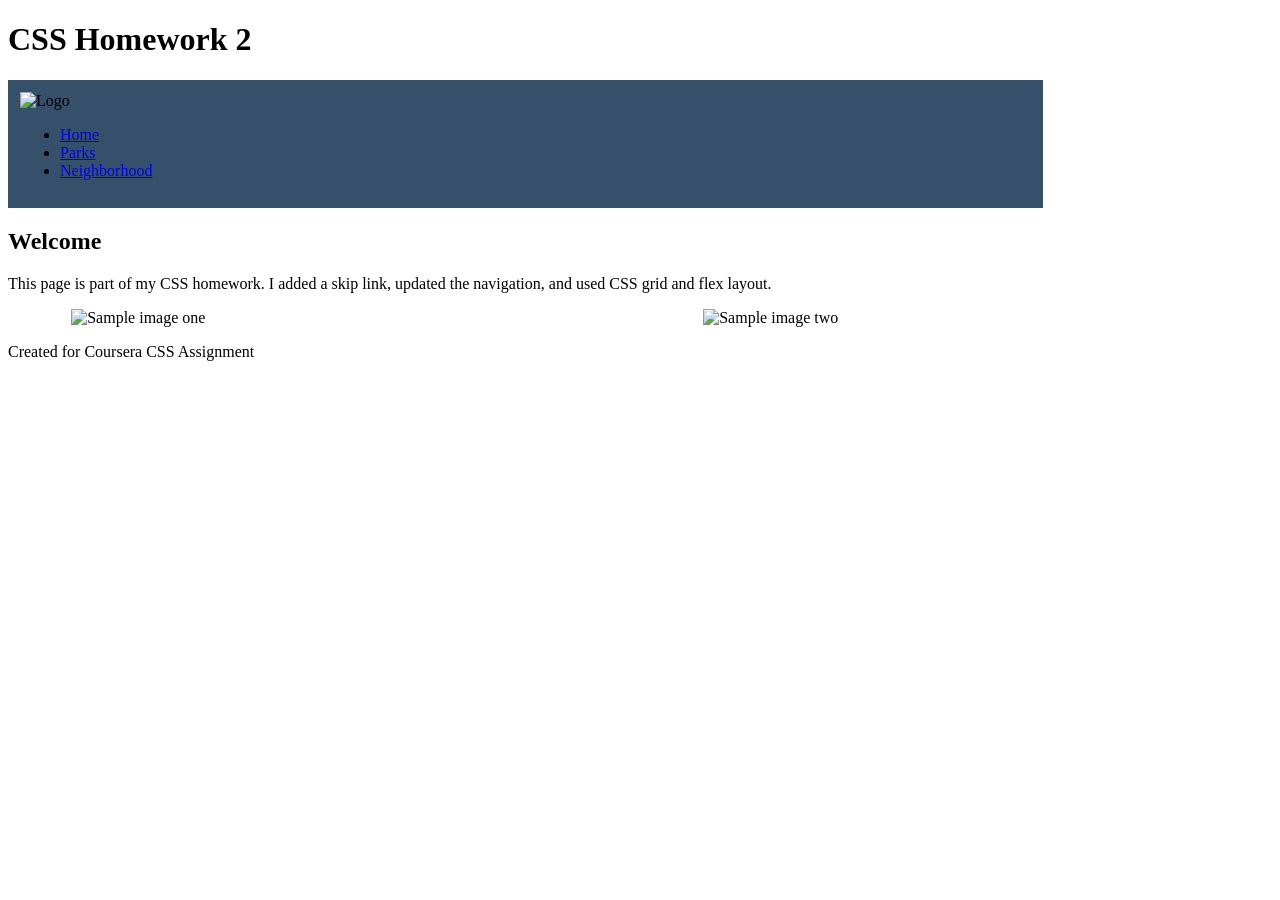
==== index.html @ be364e35 "Initial commit: HTML/CSS course" ====
<!DOCTYPE html>
<html lang="en">

<head>
    <meta charset="UTF-8">
    <title>CSS Homework 2</title>
    <link rel="stylesheet" href="style.css">
</head>

<body>

    <a href="#main" class="skip">Skip to Main Content</a>

    <header>
        <h1>CSS Homework 2</h1>
    </header>

    <nav>
        <img src="images/logo.png" alt="Logo">
        <ul>
            <li><a href="index.html">Home</a></li>
            <li><a href="parks.html">Parks</a></li>
            <li><a href="neighborhood.html">Neighborhood</a></li>
        </ul>
    </nav>

    <main id="main">
        <h2>Welcome</h2>

        <p>
            This page is part of my CSS homework. I added a skip link,
            updated the navigation, and used CSS grid and flex layout.
        </p>

        <div class="grid">
            <img src="images/image1.jpg" alt="Sample image one">
            <img src="images/image2.jpg" alt="Sample image two">
        </div>
    </main>

    <footer>
        <p>Created for Coursera CSS Assignment</p>
    </footer>

</body>

</html>
---- style.css ----
.skip {
    position: absolute;
    left: -999px;
    top: 10px;
    background-color: #ffffff;
    color: #000000;
    padding: 10px;
    text-decoration: none;
    border: 2px solid #000000;
}

.skip:focus {
    left: 10px;
}

li {
    /* display: inline-block;
    width: 180px; */
}

nav {
    display: inline-block;
    width: 80%;
    background-color: #364f6b;
    padding: 12px;
}

nav img {
    width: 10%;
}

.grid {
    display: grid;
    grid-template-columns: 40% 40%;
    justify-content: space-around;
    align-items: start;
    row-gap: 20px;
}

.grid img {
    width: 100%;
}

.flex {
    display: flex;
    flex-wrap: wrap;
    justify-content: space-around;
}
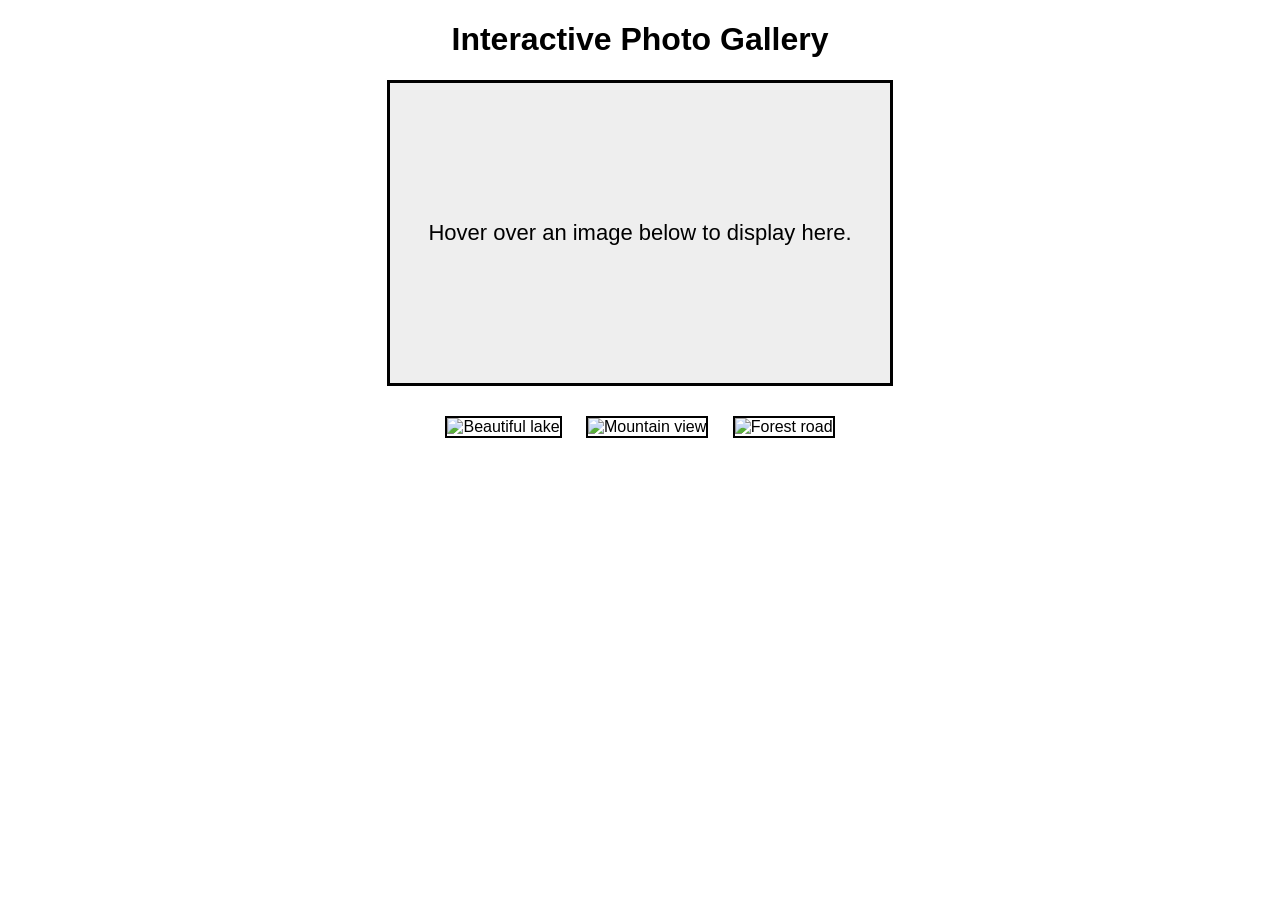
==== commit 393c2b76: "Move files to root and rename idex.html to index.html" ====
--- a/index.html
+++ b/index.html
@@ -1,47 +1,36 @@
 <!DOCTYPE html>
 <html lang="en">
-
 <head>
     <meta charset="UTF-8">
-    <title>CSS Homework 2</title>
+    <title>Interactive Photo Gallery</title>
     <link rel="stylesheet" href="style.css">
 </head>
-
 <body>
 
-    <a href="#main" class="skip">Skip to Main Content</a>
+    <h1>Interactive Photo Gallery</h1>
 
-    <header>
-        <h1>CSS Homework 2</h1>
-    </header>
+    <div id="image">
+        Hover over an image below to display here.
+    </div>
 
-    <nav>
-        <img src="images/logo.png" alt="Logo">
-        <ul>
-            <li><a href="index.html">Home</a></li>
-            <li><a href="parks.html">Parks</a></li>
-            <li><a href="neighborhood.html">Neighborhood</a></li>
-        </ul>
-    </nav>
+    <img class="preview"
+         src="https://picsum.photos/id/1015/300/200"
+         alt="Beautiful lake"
+         onmouseover="upDate(this)"
+         onmouseout="unDo()">
 
-    <main id="main">
-        <h2>Welcome</h2>
+    <img class="preview"
+         src="https://picsum.photos/id/1018/300/200"
+         alt="Mountain view"
+         onmouseover="upDate(this)"
+         onmouseout="unDo()">
 
-        <p>
-            This page is part of my CSS homework. I added a skip link,
-            updated the navigation, and used CSS grid and flex layout.
-        </p>
+    <img class="preview"
+         src="https://picsum.photos/id/103/300/200"
+         alt="Forest road"
+         onmouseover="upDate(this)"
+         onmouseout="unDo()">
 
-        <div class="grid">
-            <img src="images/image1.jpg" alt="Sample image one">
-            <img src="images/image2.jpg" alt="Sample image two">
-        </div>
-    </main>
-
-    <footer>
-        <p>Created for Coursera CSS Assignment</p>
-    </footer>
-
+    <script src="script.js"></script>
 </body>
-
 </html>
--- a/style.css
+++ b/style.css
@@ -1,48 +1,25 @@
-.skip {
-    position: absolute;
-    left: -999px;
-    top: 10px;
-    background-color: #ffffff;
-    color: #000000;
-    padding: 10px;
-    text-decoration: none;
-    border: 2px solid #000000;
+body {
+    font-family: Arial, sans-serif;
+    text-align: center;
 }
 
-.skip:focus {
-    left: 10px;
+#image {
+    width: 500px;
+    height: 300px;
+    border: 3px solid black;
+    margin: 20px auto;
+    background-color: #eeeeee;
+    background-size: cover;
+    background-position: center;
+    line-height: 300px;
+    font-size: 22px;
+    color: black;
 }
 
-li {
-    /* display: inline-block;
-    width: 180px; */
-}
-
-nav {
-    display: inline-block;
-    width: 80%;
-    background-color: #364f6b;
-    padding: 12px;
-}
-
-nav img {
-    width: 10%;
-}
-
-.grid {
-    display: grid;
-    grid-template-columns: 40% 40%;
-    justify-content: space-around;
-    align-items: start;
-    row-gap: 20px;
-}
-
-.grid img {
-    width: 100%;
-}
-
-.flex {
-    display: flex;
-    flex-wrap: wrap;
-    justify-content: space-around;
+.preview {
+    width: 150px;
+    height: 100px;
+    margin: 10px;
+    border: 2px solid black;
+    cursor: pointer;
 }
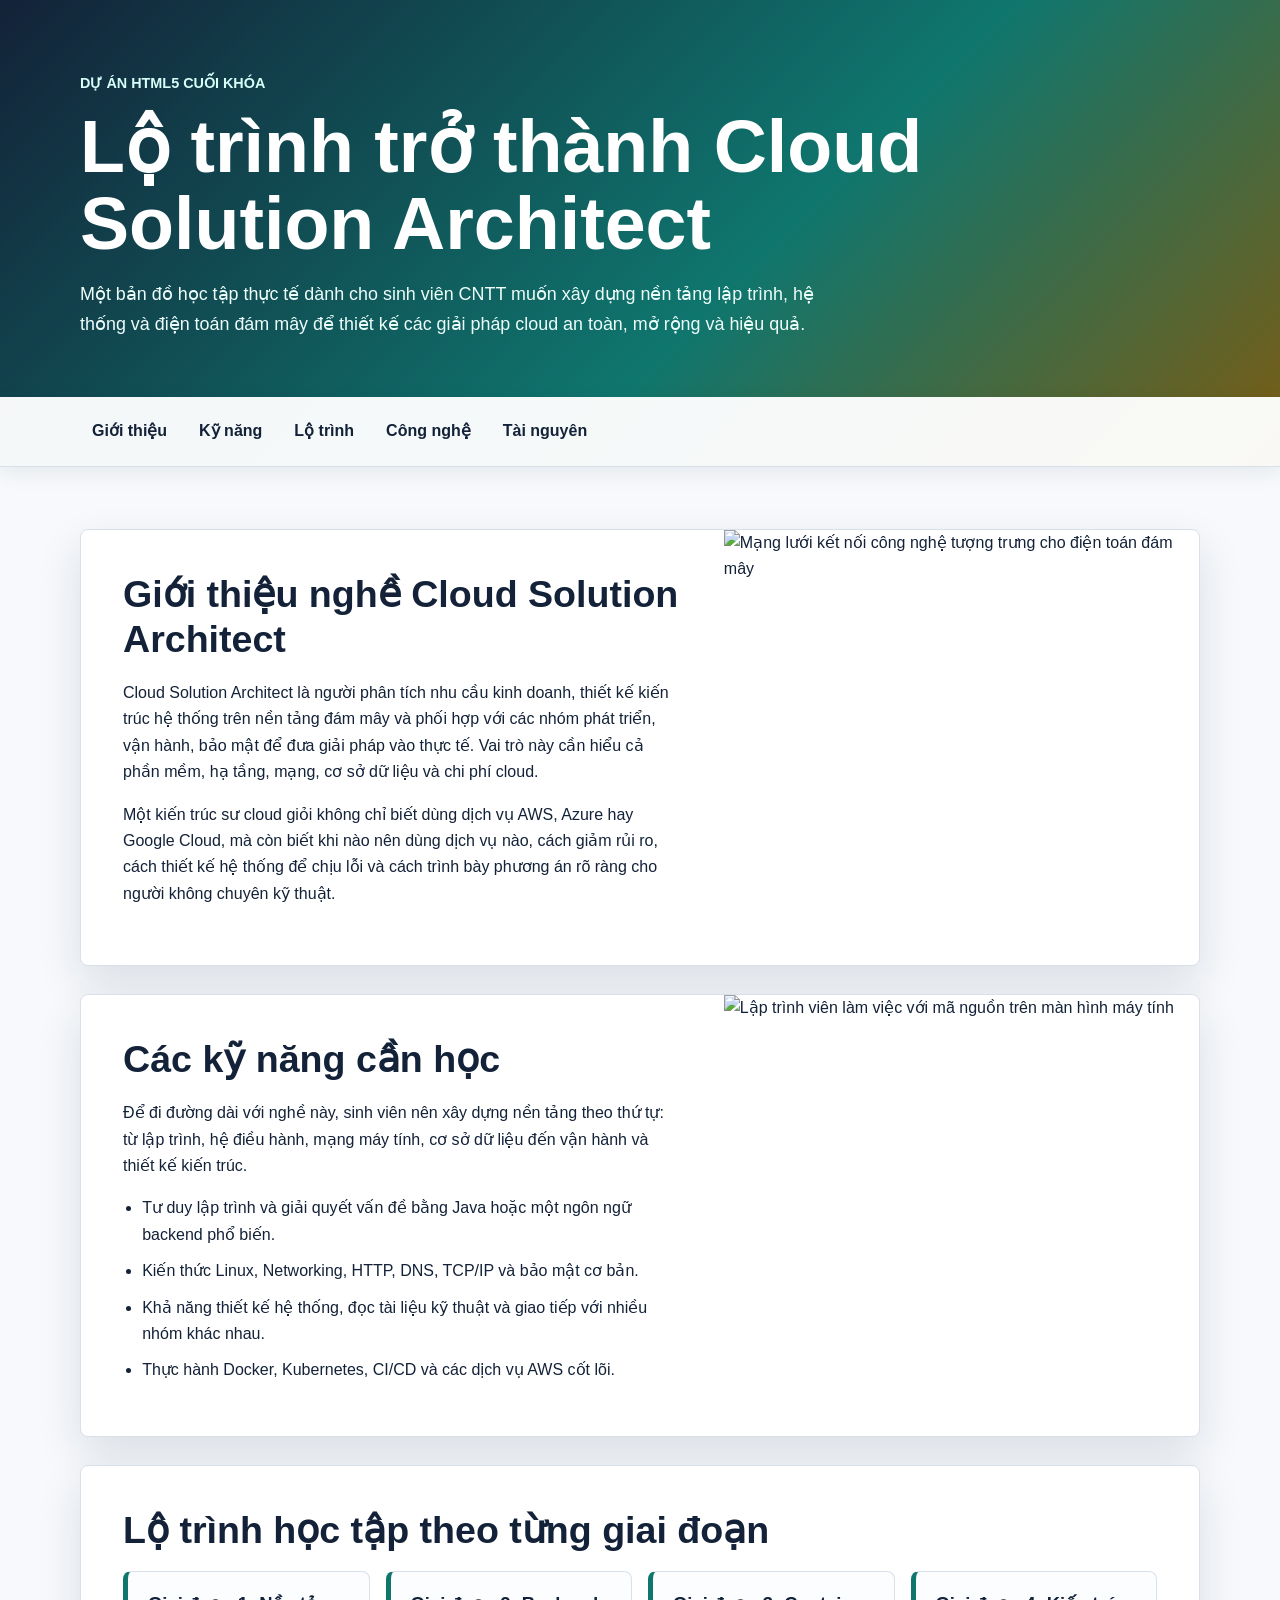
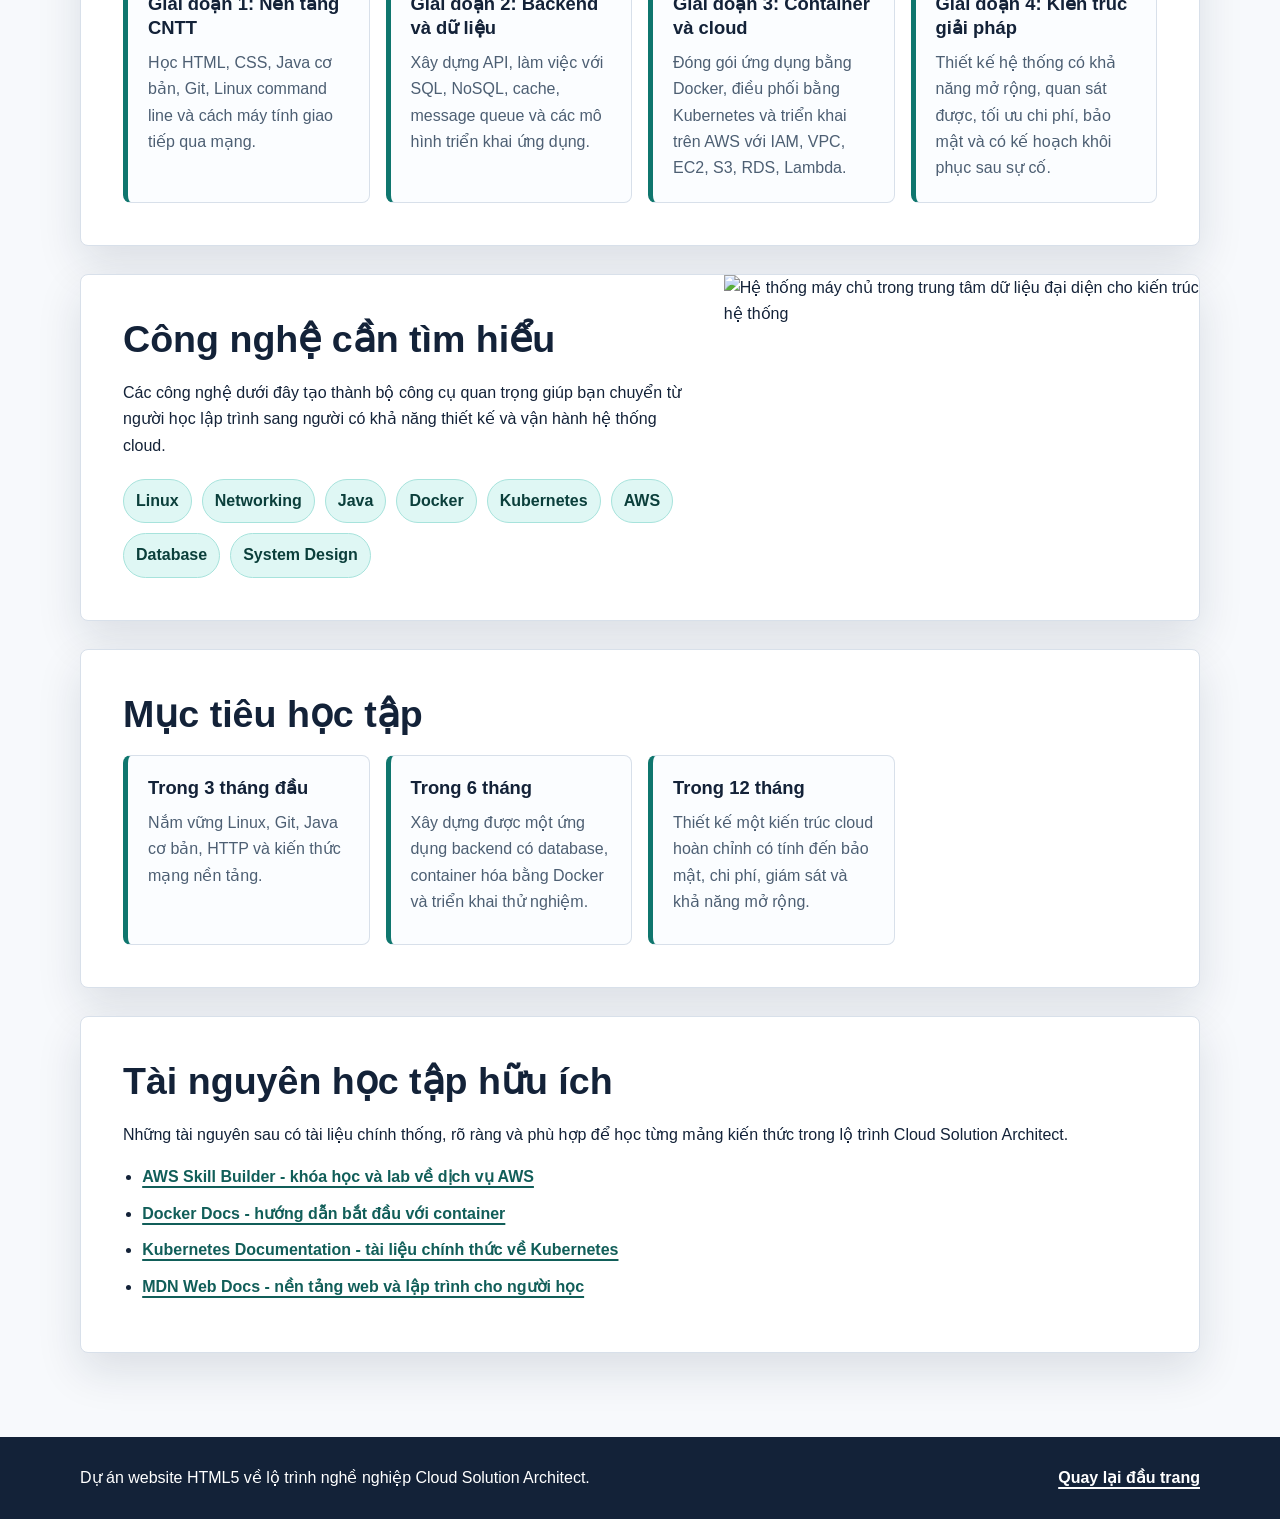
==== commit 849124a0: "Create Cloud Solution Architect website" ====
--- a/index.html
+++ b/index.html
@@ -1,36 +1,191 @@
 <!DOCTYPE html>
-<html lang="en">
+<html lang="vi">
 <head>
     <meta charset="UTF-8">
-    <title>Interactive Photo Gallery</title>
+    <meta name="viewport" content="width=device-width, initial-scale=1.0">
+    <title>Lộ trình trở thành Cloud Solution Architect</title>
     <link rel="stylesheet" href="style.css">
 </head>
-<body>
+<body id="top">
+    <a class="skip-link" href="#main-content">Chuyển đến nội dung chính</a>
 
-    <h1>Interactive Photo Gallery</h1>
+    <header class="site-header">
+        <div class="container header-content">
+            <p class="eyebrow">Dự án HTML5 cuối khóa</p>
+            <h1>Lộ trình trở thành Cloud Solution Architect</h1>
+            <p class="intro">
+                Một bản đồ học tập thực tế dành cho sinh viên CNTT muốn xây dựng nền tảng lập trình,
+                hệ thống và điện toán đám mây để thiết kế các giải pháp cloud an toàn, mở rộng và hiệu quả.
+            </p>
+        </div>
 
-    <div id="image">
-        Hover over an image below to display here.
-    </div>
+        <nav class="site-nav" aria-label="Điều hướng chính">
+            <div class="container nav-list">
+                <a href="#gioi-thieu">Giới thiệu</a>
+                <a href="#ky-nang">Kỹ năng</a>
+                <a href="#lo-trinh">Lộ trình</a>
+                <a href="#cong-nghe">Công nghệ</a>
+                <a href="#tai-nguyen">Tài nguyên</a>
+            </div>
+        </nav>
+    </header>
 
-    <img class="preview"
-         src="https://picsum.photos/id/1015/300/200"
-         alt="Beautiful lake"
-         onmouseover="upDate(this)"
-         onmouseout="unDo()">
+    <main id="main-content" class="container" tabindex="-1">
+        <section id="gioi-thieu" class="section-card">
+            <div class="section-text">
+                <h2>Giới thiệu nghề Cloud Solution Architect</h2>
+                <p>
+                    Cloud Solution Architect là người phân tích nhu cầu kinh doanh, thiết kế kiến trúc hệ thống
+                    trên nền tảng đám mây và phối hợp với các nhóm phát triển, vận hành, bảo mật để đưa giải pháp
+                    vào thực tế. Vai trò này cần hiểu cả phần mềm, hạ tầng, mạng, cơ sở dữ liệu và chi phí cloud.
+                </p>
+                <p>
+                    Một kiến trúc sư cloud giỏi không chỉ biết dùng dịch vụ AWS, Azure hay Google Cloud, mà còn biết
+                    khi nào nên dùng dịch vụ nào, cách giảm rủi ro, cách thiết kế hệ thống để chịu lỗi và cách trình
+                    bày phương án rõ ràng cho người không chuyên kỹ thuật.
+                </p>
+            </div>
+            <img
+                src="https://images.unsplash.com/photo-1451187580459-43490279c0fa?auto=format&amp;fit=crop&amp;w=1200&amp;q=80"
+                alt="Mạng lưới kết nối công nghệ tượng trưng cho điện toán đám mây"
+            >
+        </section>
 
-    <img class="preview"
-         src="https://picsum.photos/id/1018/300/200"
-         alt="Mountain view"
-         onmouseover="upDate(this)"
-         onmouseout="unDo()">
+        <section id="ky-nang" class="section-card">
+            <div class="section-text">
+                <h2>Các kỹ năng cần học</h2>
+                <p>
+                    Để đi đường dài với nghề này, sinh viên nên xây dựng nền tảng theo thứ tự: từ lập trình,
+                    hệ điều hành, mạng máy tính, cơ sở dữ liệu đến vận hành và thiết kế kiến trúc.
+                </p>
+                <ul class="check-list">
+                    <li>Tư duy lập trình và giải quyết vấn đề bằng Java hoặc một ngôn ngữ backend phổ biến.</li>
+                    <li>Kiến thức Linux, Networking, HTTP, DNS, TCP/IP và bảo mật cơ bản.</li>
+                    <li>Khả năng thiết kế hệ thống, đọc tài liệu kỹ thuật và giao tiếp với nhiều nhóm khác nhau.</li>
+                    <li>Thực hành Docker, Kubernetes, CI/CD và các dịch vụ AWS cốt lõi.</li>
+                </ul>
+            </div>
+            <img
+                src="https://images.unsplash.com/photo-1515879218367-8466d910aaa4?auto=format&amp;fit=crop&amp;w=1200&amp;q=80"
+                alt="Lập trình viên làm việc với mã nguồn trên màn hình máy tính"
+            >
+        </section>
 
-    <img class="preview"
-         src="https://picsum.photos/id/103/300/200"
-         alt="Forest road"
-         onmouseover="upDate(this)"
-         onmouseout="unDo()">
+        <section id="lo-trinh" class="learning-path">
+            <h2>Lộ trình học tập theo từng giai đoạn</h2>
+            <div class="card-grid">
+                <article class="mini-card">
+                    <h3>Giai đoạn 1: Nền tảng CNTT</h3>
+                    <p>
+                        Học HTML, CSS, Java cơ bản, Git, Linux command line và cách máy tính giao tiếp qua mạng.
+                    </p>
+                </article>
 
-    <script src="script.js"></script>
+                <article class="mini-card">
+                    <h3>Giai đoạn 2: Backend và dữ liệu</h3>
+                    <p>
+                        Xây dựng API, làm việc với SQL, NoSQL, cache, message queue và các mô hình triển khai ứng dụng.
+                    </p>
+                </article>
+
+                <article class="mini-card">
+                    <h3>Giai đoạn 3: Container và cloud</h3>
+                    <p>
+                        Đóng gói ứng dụng bằng Docker, điều phối bằng Kubernetes và triển khai trên AWS với IAM,
+                        VPC, EC2, S3, RDS, Lambda.
+                    </p>
+                </article>
+
+                <article class="mini-card">
+                    <h3>Giai đoạn 4: Kiến trúc giải pháp</h3>
+                    <p>
+                        Thiết kế hệ thống có khả năng mở rộng, quan sát được, tối ưu chi phí, bảo mật và có kế hoạch
+                        khôi phục sau sự cố.
+                    </p>
+                </article>
+            </div>
+        </section>
+
+        <section id="cong-nghe" class="section-card">
+            <div class="section-text">
+                <h2>Công nghệ cần tìm hiểu</h2>
+                <p>
+                    Các công nghệ dưới đây tạo thành bộ công cụ quan trọng giúp bạn chuyển từ người học lập trình
+                    sang người có khả năng thiết kế và vận hành hệ thống cloud.
+                </p>
+                <div class="tech-tags" aria-label="Danh sách công nghệ">
+                    <span>Linux</span>
+                    <span>Networking</span>
+                    <span>Java</span>
+                    <span>Docker</span>
+                    <span>Kubernetes</span>
+                    <span>AWS</span>
+                    <span>Database</span>
+                    <span>System Design</span>
+                </div>
+            </div>
+            <img
+                src="https://images.unsplash.com/photo-1558494949-ef010cbdcc31?auto=format&amp;fit=crop&amp;w=1200&amp;q=80"
+                alt="Hệ thống máy chủ trong trung tâm dữ liệu đại diện cho kiến trúc hệ thống"
+            >
+        </section>
+
+        <section id="muc-tieu" class="learning-path">
+            <h2>Mục tiêu học tập</h2>
+            <div class="card-grid">
+                <article class="mini-card">
+                    <h3>Trong 3 tháng đầu</h3>
+                    <p>Nắm vững Linux, Git, Java cơ bản, HTTP và kiến thức mạng nền tảng.</p>
+                </article>
+                <article class="mini-card">
+                    <h3>Trong 6 tháng</h3>
+                    <p>Xây dựng được một ứng dụng backend có database, container hóa bằng Docker và triển khai thử nghiệm.</p>
+                </article>
+                <article class="mini-card">
+                    <h3>Trong 12 tháng</h3>
+                    <p>Thiết kế một kiến trúc cloud hoàn chỉnh có tính đến bảo mật, chi phí, giám sát và khả năng mở rộng.</p>
+                </article>
+            </div>
+        </section>
+
+        <section id="tai-nguyen" class="resources section-card">
+            <div class="section-text">
+                <h2>Tài nguyên học tập hữu ích</h2>
+                <p>
+                    Những tài nguyên sau có tài liệu chính thống, rõ ràng và phù hợp để học từng mảng kiến thức
+                    trong lộ trình Cloud Solution Architect.
+                </p>
+                <ul class="resource-list">
+                    <li>
+                        <a href="https://skillbuilder.aws/" target="_blank" rel="noopener noreferrer">
+                            AWS Skill Builder - khóa học và lab về dịch vụ AWS
+                        </a>
+                    </li>
+                    <li>
+                        <a href="https://docs.docker.com/get-started/" target="_blank" rel="noopener noreferrer">
+                            Docker Docs - hướng dẫn bắt đầu với container
+                        </a>
+                    </li>
+                    <li>
+                        <a href="https://kubernetes.io/docs/home/" target="_blank" rel="noopener noreferrer">
+                            Kubernetes Documentation - tài liệu chính thức về Kubernetes
+                        </a>
+                    </li>
+                    <li>
+                        <a href="https://developer.mozilla.org/en-US/docs/Learn" target="_blank" rel="noopener noreferrer">
+                            MDN Web Docs - nền tảng web và lập trình cho người học
+                        </a>
+                    </li>
+                </ul>
+            </div>
+        </section>
+    </main>
+
+    <footer class="site-footer">
+        <div class="container footer-content">
+            <p>Dự án website HTML5 về lộ trình nghề nghiệp Cloud Solution Architect.</p>
+            <a href="#top">Quay lại đầu trang</a>
+        </div>
+    </footer>
 </body>
-</html>+</html>
--- a/style.css
+++ b/style.css
@@ -1,25 +1,332 @@
+:root {
+    --ink: #132238;
+    --muted: #4d5f73;
+    --paper: #f7f9fc;
+    --surface: #ffffff;
+    --line: #d8e0ea;
+    --brand: #0f766e;
+    --brand-dark: #115e59;
+    --accent: #b7791f;
+    --focus: #f59e0b;
+    --shadow: 0 18px 45px rgba(19, 34, 56, 0.12);
+}
+
+* {
+    box-sizing: border-box;
+}
+
+html {
+    scroll-behavior: smooth;
+}
+
 body {
-    font-family: Arial, sans-serif;
-    text-align: center;
-}
-
-#image {
-    width: 500px;
-    height: 300px;
-    border: 3px solid black;
-    margin: 20px auto;
-    background-color: #eeeeee;
-    background-size: cover;
-    background-position: center;
-    line-height: 300px;
-    font-size: 22px;
-    color: black;
-}
-
-.preview {
-    width: 150px;
-    height: 100px;
-    margin: 10px;
-    border: 2px solid black;
-    cursor: pointer;
-}+    margin: 0;
+    color: var(--ink);
+    background: var(--paper);
+    font-family: Arial, Helvetica, sans-serif;
+    font-size: 16px;
+    line-height: 1.65;
+}
+
+img {
+    display: block;
+    width: 100%;
+    height: 100%;
+    object-fit: cover;
+}
+
+a {
+    color: var(--brand-dark);
+    font-weight: 700;
+    text-decoration-thickness: 0.12em;
+    text-underline-offset: 0.22em;
+}
+
+a:hover {
+    color: var(--accent);
+}
+
+a:focus-visible,
+button:focus-visible,
+[tabindex]:focus-visible {
+    outline: 4px solid var(--focus);
+    outline-offset: 4px;
+    border-radius: 4px;
+}
+
+.container {
+    width: min(1120px, calc(100% - 32px));
+    margin: 0 auto;
+}
+
+.skip-link {
+    position: absolute;
+    top: 12px;
+    left: 12px;
+    z-index: 10;
+    padding: 10px 14px;
+    color: #ffffff;
+    background: var(--ink);
+    border-radius: 6px;
+    transform: translateY(-140%);
+    transition: transform 0.2s ease;
+}
+
+.skip-link:focus {
+    transform: translateY(0);
+}
+
+.site-header {
+    color: #ffffff;
+    background: linear-gradient(135deg, #132238 0%, #0f766e 58%, #7c5c12 100%);
+}
+
+.header-content {
+    padding: 72px 0 58px;
+}
+
+.eyebrow {
+    margin: 0 0 12px;
+    color: #d6fff9;
+    font-size: 0.9rem;
+    font-weight: 700;
+    letter-spacing: 0;
+    text-transform: uppercase;
+}
+
+h1,
+h2,
+h3,
+p {
+    margin-top: 0;
+}
+
+h1 {
+    max-width: 850px;
+    margin-bottom: 18px;
+    font-size: clamp(2.2rem, 6vw, 4.6rem);
+    line-height: 1.05;
+}
+
+h2 {
+    margin-bottom: 18px;
+    font-size: clamp(1.55rem, 3vw, 2.35rem);
+    line-height: 1.2;
+}
+
+h3 {
+    margin-bottom: 10px;
+    font-size: 1.15rem;
+    line-height: 1.3;
+}
+
+.intro {
+    max-width: 780px;
+    margin-bottom: 0;
+    color: #edfdfa;
+    font-size: 1.12rem;
+}
+
+.site-nav {
+    position: sticky;
+    top: 0;
+    z-index: 5;
+    background: rgba(255, 255, 255, 0.96);
+    border-bottom: 1px solid var(--line);
+    box-shadow: 0 6px 20px rgba(19, 34, 56, 0.08);
+}
+
+.nav-list {
+    display: flex;
+    flex-wrap: wrap;
+    gap: 8px;
+    align-items: center;
+    padding: 12px 0;
+}
+
+.nav-list a {
+    padding: 9px 12px;
+    color: var(--ink);
+    border-radius: 6px;
+    text-decoration: none;
+}
+
+.nav-list a:hover {
+    color: #ffffff;
+    background: var(--brand-dark);
+}
+
+main {
+    padding: 34px 0 56px;
+}
+
+.section-card,
+.learning-path {
+    margin: 28px 0;
+    background: var(--surface);
+    border: 1px solid var(--line);
+    border-radius: 8px;
+    box-shadow: var(--shadow);
+}
+
+.section-card {
+    display: grid;
+    grid-template-columns: minmax(0, 1.15fr) minmax(280px, 0.85fr);
+    overflow: hidden;
+}
+
+.section-text {
+    padding: clamp(24px, 4vw, 42px);
+}
+
+.section-card img {
+    min-height: 320px;
+}
+
+.check-list,
+.resource-list {
+    padding-left: 1.2rem;
+    margin-bottom: 0;
+}
+
+.check-list li,
+.resource-list li {
+    margin-bottom: 10px;
+}
+
+.learning-path {
+    padding: clamp(24px, 4vw, 42px);
+}
+
+.card-grid {
+    display: grid;
+    grid-template-columns: repeat(4, minmax(0, 1fr));
+    gap: 16px;
+}
+
+.mini-card {
+    min-height: 190px;
+    padding: 20px;
+    background: #fbfdff;
+    border: 1px solid var(--line);
+    border-left: 5px solid var(--brand);
+    border-radius: 8px;
+    transition: transform 0.18s ease, box-shadow 0.18s ease;
+}
+
+.mini-card:hover {
+    transform: translateY(-3px);
+    box-shadow: 0 12px 26px rgba(19, 34, 56, 0.1);
+}
+
+.mini-card p {
+    margin-bottom: 0;
+    color: var(--muted);
+}
+
+.tech-tags {
+    display: flex;
+    flex-wrap: wrap;
+    gap: 10px;
+    margin-top: 20px;
+}
+
+.tech-tags span {
+    padding: 8px 12px;
+    color: #0b3f3b;
+    background: #dff7f4;
+    border: 1px solid #a7e3dc;
+    border-radius: 999px;
+    font-weight: 700;
+}
+
+.resources {
+    grid-template-columns: 1fr;
+}
+
+.resource-list a {
+    overflow-wrap: anywhere;
+}
+
+.site-footer {
+    color: #ffffff;
+    background: var(--ink);
+}
+
+.footer-content {
+    display: flex;
+    flex-wrap: wrap;
+    gap: 16px;
+    align-items: center;
+    justify-content: space-between;
+    padding: 28px 0;
+}
+
+.footer-content p {
+    margin-bottom: 0;
+}
+
+.footer-content a {
+    color: #ffffff;
+}
+
+.footer-content a:hover {
+    color: #fbd38d;
+}
+
+@media (max-width: 900px) {
+    .section-card {
+        grid-template-columns: 1fr;
+    }
+
+    .section-card img {
+        height: 300px;
+        min-height: 0;
+    }
+
+    .card-grid {
+        grid-template-columns: repeat(2, minmax(0, 1fr));
+    }
+}
+
+@media (max-width: 620px) {
+    .container {
+        width: min(100% - 24px, 1120px);
+    }
+
+    .header-content {
+        padding: 50px 0 42px;
+    }
+
+    .nav-list {
+        display: grid;
+        grid-template-columns: 1fr 1fr;
+    }
+
+    .nav-list a {
+        text-align: center;
+        border: 1px solid var(--line);
+    }
+
+    main {
+        padding-top: 20px;
+    }
+
+    .section-card,
+    .learning-path {
+        margin: 18px 0;
+    }
+
+    .card-grid {
+        grid-template-columns: 1fr;
+    }
+
+    .mini-card {
+        min-height: auto;
+    }
+
+    .footer-content {
+        align-items: flex-start;
+        flex-direction: column;
+    }
+}
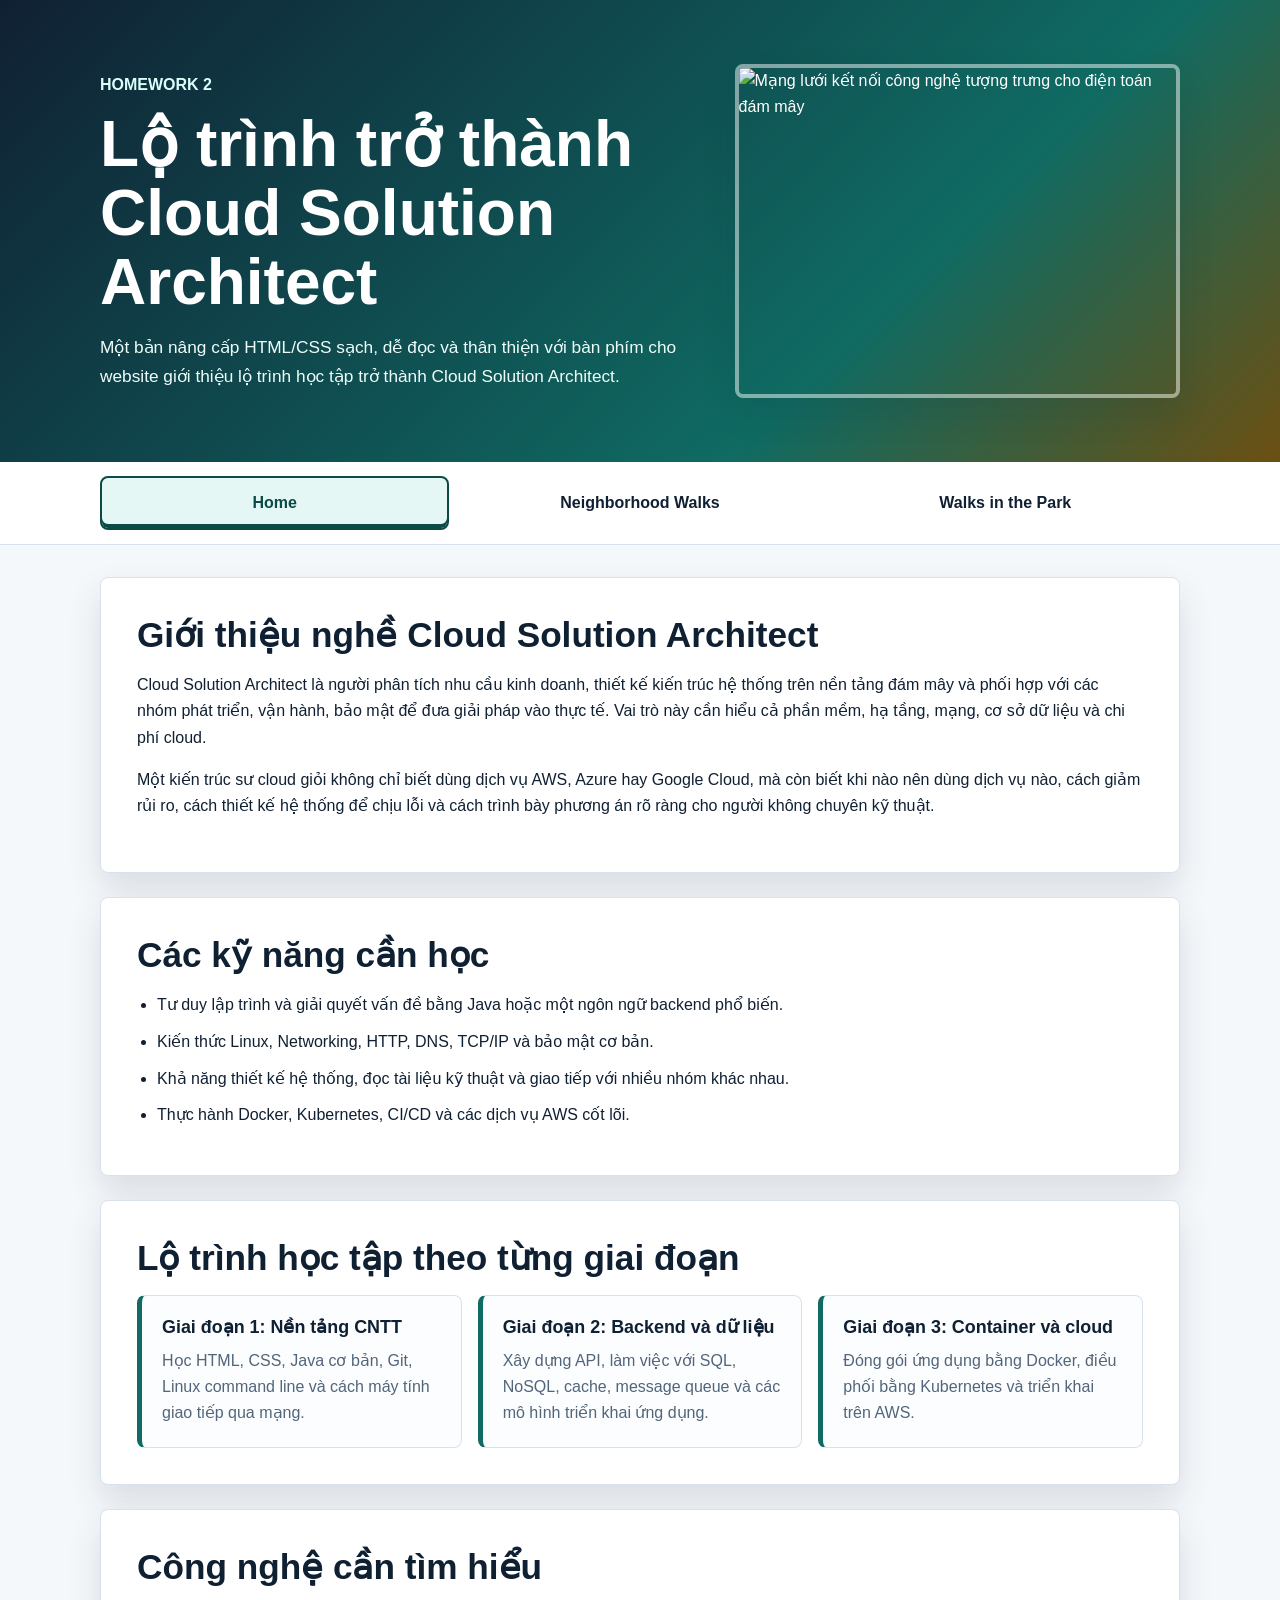
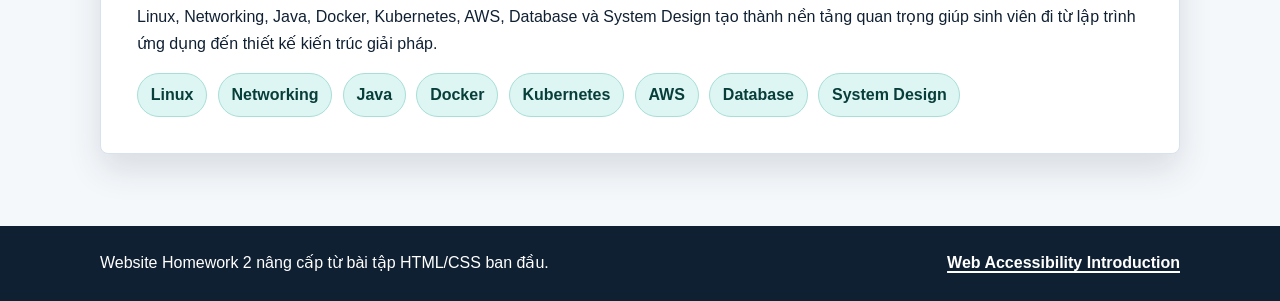
==== commit 322b288b: "Add homework 2 website" ====
--- a/index.html
+++ b/index.html
@@ -4,187 +4,105 @@
     <meta charset="UTF-8">
     <meta name="viewport" content="width=device-width, initial-scale=1.0">
     <title>Lộ trình trở thành Cloud Solution Architect</title>
-    <link rel="stylesheet" href="style.css">
+    <link rel="stylesheet" href="css/style.css">
 </head>
-<body id="top">
-    <a class="skip-link" href="#main-content">Chuyển đến nội dung chính</a>
+<body>
+    <a class="skip-link" href="#main-content">Skip to Main Content</a>
 
     <header class="site-header">
-        <div class="container header-content">
-            <p class="eyebrow">Dự án HTML5 cuối khóa</p>
-            <h1>Lộ trình trở thành Cloud Solution Architect</h1>
-            <p class="intro">
-                Một bản đồ học tập thực tế dành cho sinh viên CNTT muốn xây dựng nền tảng lập trình,
-                hệ thống và điện toán đám mây để thiết kế các giải pháp cloud an toàn, mở rộng và hiệu quả.
-            </p>
+        <div class="container hero-layout">
+            <div>
+                <p class="eyebrow">Homework 2</p>
+                <h1>Lộ trình trở thành Cloud Solution Architect</h1>
+                <p class="intro">
+                    Một bản nâng cấp HTML/CSS sạch, dễ đọc và thân thiện với bàn phím cho website
+                    giới thiệu lộ trình học tập trở thành Cloud Solution Architect.
+                </p>
+            </div>
+            <img
+                class="hero-image"
+                src="https://images.unsplash.com/photo-1451187580459-43490279c0fa?auto=format&amp;fit=crop&amp;w=900&amp;q=80"
+                alt="Mạng lưới kết nối công nghệ tượng trưng cho điện toán đám mây"
+            >
         </div>
 
-        <nav class="site-nav" aria-label="Điều hướng chính">
-            <div class="container nav-list">
-                <a href="#gioi-thieu">Giới thiệu</a>
-                <a href="#ky-nang">Kỹ năng</a>
-                <a href="#lo-trinh">Lộ trình</a>
-                <a href="#cong-nghe">Công nghệ</a>
-                <a href="#tai-nguyen">Tài nguyên</a>
-            </div>
+        <nav aria-label="Main navigation">
+            <ul class="container">
+                <li><a class="current" href="index.html" aria-current="page">Home</a></li>
+                <li><a href="neighborhood.html">Neighborhood Walks</a></li>
+                <li><a href="parks.html">Walks in the Park</a></li>
+            </ul>
         </nav>
     </header>
 
-    <main id="main-content" class="container" tabindex="-1">
-        <section id="gioi-thieu" class="section-card">
-            <div class="section-text">
-                <h2>Giới thiệu nghề Cloud Solution Architect</h2>
-                <p>
-                    Cloud Solution Architect là người phân tích nhu cầu kinh doanh, thiết kế kiến trúc hệ thống
-                    trên nền tảng đám mây và phối hợp với các nhóm phát triển, vận hành, bảo mật để đưa giải pháp
-                    vào thực tế. Vai trò này cần hiểu cả phần mềm, hạ tầng, mạng, cơ sở dữ liệu và chi phí cloud.
-                </p>
-                <p>
-                    Một kiến trúc sư cloud giỏi không chỉ biết dùng dịch vụ AWS, Azure hay Google Cloud, mà còn biết
-                    khi nào nên dùng dịch vụ nào, cách giảm rủi ro, cách thiết kế hệ thống để chịu lỗi và cách trình
-                    bày phương án rõ ràng cho người không chuyên kỹ thuật.
-                </p>
-            </div>
-            <img
-                src="https://images.unsplash.com/photo-1451187580459-43490279c0fa?auto=format&amp;fit=crop&amp;w=1200&amp;q=80"
-                alt="Mạng lưới kết nối công nghệ tượng trưng cho điện toán đám mây"
-            >
+    <main id="main-content" class="container">
+        <section class="panel">
+            <h2>Giới thiệu nghề Cloud Solution Architect</h2>
+            <p>
+                Cloud Solution Architect là người phân tích nhu cầu kinh doanh, thiết kế kiến trúc hệ thống
+                trên nền tảng đám mây và phối hợp với các nhóm phát triển, vận hành, bảo mật để đưa giải pháp
+                vào thực tế. Vai trò này cần hiểu cả phần mềm, hạ tầng, mạng, cơ sở dữ liệu và chi phí cloud.
+            </p>
+            <p>
+                Một kiến trúc sư cloud giỏi không chỉ biết dùng dịch vụ AWS, Azure hay Google Cloud, mà còn biết
+                khi nào nên dùng dịch vụ nào, cách giảm rủi ro, cách thiết kế hệ thống để chịu lỗi và cách trình
+                bày phương án rõ ràng cho người không chuyên kỹ thuật.
+            </p>
         </section>
 
-        <section id="ky-nang" class="section-card">
-            <div class="section-text">
-                <h2>Các kỹ năng cần học</h2>
-                <p>
-                    Để đi đường dài với nghề này, sinh viên nên xây dựng nền tảng theo thứ tự: từ lập trình,
-                    hệ điều hành, mạng máy tính, cơ sở dữ liệu đến vận hành và thiết kế kiến trúc.
-                </p>
-                <ul class="check-list">
-                    <li>Tư duy lập trình và giải quyết vấn đề bằng Java hoặc một ngôn ngữ backend phổ biến.</li>
-                    <li>Kiến thức Linux, Networking, HTTP, DNS, TCP/IP và bảo mật cơ bản.</li>
-                    <li>Khả năng thiết kế hệ thống, đọc tài liệu kỹ thuật và giao tiếp với nhiều nhóm khác nhau.</li>
-                    <li>Thực hành Docker, Kubernetes, CI/CD và các dịch vụ AWS cốt lõi.</li>
-                </ul>
-            </div>
-            <img
-                src="https://images.unsplash.com/photo-1515879218367-8466d910aaa4?auto=format&amp;fit=crop&amp;w=1200&amp;q=80"
-                alt="Lập trình viên làm việc với mã nguồn trên màn hình máy tính"
-            >
+        <section class="panel">
+            <h2>Các kỹ năng cần học</h2>
+            <ul class="feature-list">
+                <li>Tư duy lập trình và giải quyết vấn đề bằng Java hoặc một ngôn ngữ backend phổ biến.</li>
+                <li>Kiến thức Linux, Networking, HTTP, DNS, TCP/IP và bảo mật cơ bản.</li>
+                <li>Khả năng thiết kế hệ thống, đọc tài liệu kỹ thuật và giao tiếp với nhiều nhóm khác nhau.</li>
+                <li>Thực hành Docker, Kubernetes, CI/CD và các dịch vụ AWS cốt lõi.</li>
+            </ul>
         </section>
 
-        <section id="lo-trinh" class="learning-path">
+        <section class="panel">
             <h2>Lộ trình học tập theo từng giai đoạn</h2>
-            <div class="card-grid">
-                <article class="mini-card">
+            <div class="cards">
+                <article>
                     <h3>Giai đoạn 1: Nền tảng CNTT</h3>
-                    <p>
-                        Học HTML, CSS, Java cơ bản, Git, Linux command line và cách máy tính giao tiếp qua mạng.
-                    </p>
+                    <p>Học HTML, CSS, Java cơ bản, Git, Linux command line và cách máy tính giao tiếp qua mạng.</p>
                 </article>
-
-                <article class="mini-card">
+                <article>
                     <h3>Giai đoạn 2: Backend và dữ liệu</h3>
-                    <p>
-                        Xây dựng API, làm việc với SQL, NoSQL, cache, message queue và các mô hình triển khai ứng dụng.
-                    </p>
+                    <p>Xây dựng API, làm việc với SQL, NoSQL, cache, message queue và các mô hình triển khai ứng dụng.</p>
                 </article>
-
-                <article class="mini-card">
+                <article>
                     <h3>Giai đoạn 3: Container và cloud</h3>
-                    <p>
-                        Đóng gói ứng dụng bằng Docker, điều phối bằng Kubernetes và triển khai trên AWS với IAM,
-                        VPC, EC2, S3, RDS, Lambda.
-                    </p>
-                </article>
-
-                <article class="mini-card">
-                    <h3>Giai đoạn 4: Kiến trúc giải pháp</h3>
-                    <p>
-                        Thiết kế hệ thống có khả năng mở rộng, quan sát được, tối ưu chi phí, bảo mật và có kế hoạch
-                        khôi phục sau sự cố.
-                    </p>
+                    <p>Đóng gói ứng dụng bằng Docker, điều phối bằng Kubernetes và triển khai trên AWS.</p>
                 </article>
             </div>
         </section>
 
-        <section id="cong-nghe" class="section-card">
-            <div class="section-text">
-                <h2>Công nghệ cần tìm hiểu</h2>
-                <p>
-                    Các công nghệ dưới đây tạo thành bộ công cụ quan trọng giúp bạn chuyển từ người học lập trình
-                    sang người có khả năng thiết kế và vận hành hệ thống cloud.
-                </p>
-                <div class="tech-tags" aria-label="Danh sách công nghệ">
-                    <span>Linux</span>
-                    <span>Networking</span>
-                    <span>Java</span>
-                    <span>Docker</span>
-                    <span>Kubernetes</span>
-                    <span>AWS</span>
-                    <span>Database</span>
-                    <span>System Design</span>
-                </div>
-            </div>
-            <img
-                src="https://images.unsplash.com/photo-1558494949-ef010cbdcc31?auto=format&amp;fit=crop&amp;w=1200&amp;q=80"
-                alt="Hệ thống máy chủ trong trung tâm dữ liệu đại diện cho kiến trúc hệ thống"
-            >
-        </section>
-
-        <section id="muc-tieu" class="learning-path">
-            <h2>Mục tiêu học tập</h2>
-            <div class="card-grid">
-                <article class="mini-card">
-                    <h3>Trong 3 tháng đầu</h3>
-                    <p>Nắm vững Linux, Git, Java cơ bản, HTTP và kiến thức mạng nền tảng.</p>
-                </article>
-                <article class="mini-card">
-                    <h3>Trong 6 tháng</h3>
-                    <p>Xây dựng được một ứng dụng backend có database, container hóa bằng Docker và triển khai thử nghiệm.</p>
-                </article>
-                <article class="mini-card">
-                    <h3>Trong 12 tháng</h3>
-                    <p>Thiết kế một kiến trúc cloud hoàn chỉnh có tính đến bảo mật, chi phí, giám sát và khả năng mở rộng.</p>
-                </article>
-            </div>
-        </section>
-
-        <section id="tai-nguyen" class="resources section-card">
-            <div class="section-text">
-                <h2>Tài nguyên học tập hữu ích</h2>
-                <p>
-                    Những tài nguyên sau có tài liệu chính thống, rõ ràng và phù hợp để học từng mảng kiến thức
-                    trong lộ trình Cloud Solution Architect.
-                </p>
-                <ul class="resource-list">
-                    <li>
-                        <a href="https://skillbuilder.aws/" target="_blank" rel="noopener noreferrer">
-                            AWS Skill Builder - khóa học và lab về dịch vụ AWS
-                        </a>
-                    </li>
-                    <li>
-                        <a href="https://docs.docker.com/get-started/" target="_blank" rel="noopener noreferrer">
-                            Docker Docs - hướng dẫn bắt đầu với container
-                        </a>
-                    </li>
-                    <li>
-                        <a href="https://kubernetes.io/docs/home/" target="_blank" rel="noopener noreferrer">
-                            Kubernetes Documentation - tài liệu chính thức về Kubernetes
-                        </a>
-                    </li>
-                    <li>
-                        <a href="https://developer.mozilla.org/en-US/docs/Learn" target="_blank" rel="noopener noreferrer">
-                            MDN Web Docs - nền tảng web và lập trình cho người học
-                        </a>
-                    </li>
-                </ul>
-            </div>
+        <section class="panel">
+            <h2>Công nghệ cần tìm hiểu</h2>
+            <p>
+                Linux, Networking, Java, Docker, Kubernetes, AWS, Database và System Design tạo thành nền tảng
+                quan trọng giúp sinh viên đi từ lập trình ứng dụng đến thiết kế kiến trúc giải pháp.
+            </p>
+            <ul class="tag-list">
+                <li>Linux</li>
+                <li>Networking</li>
+                <li>Java</li>
+                <li>Docker</li>
+                <li>Kubernetes</li>
+                <li>AWS</li>
+                <li>Database</li>
+                <li>System Design</li>
+            </ul>
         </section>
     </main>
 
-    <footer class="site-footer">
+    <footer>
         <div class="container footer-content">
-            <p>Dự án website HTML5 về lộ trình nghề nghiệp Cloud Solution Architect.</p>
-            <a href="#top">Quay lại đầu trang</a>
+            <p>Website Homework 2 nâng cấp từ bài tập HTML/CSS ban đầu.</p>
+            <a href="https://www.w3.org/WAI/fundamentals/accessibility-intro/" target="_blank" rel="noopener noreferrer">
+                Web Accessibility Introduction
+            </a>
         </div>
     </footer>
 </body>
--- a/css/style.css
+++ b/css/style.css
@@ -0,0 +1,340 @@
+:root {
+    --ink: #102033;
+    --muted: #52657a;
+    --paper: #f5f8fb;
+    --surface: #ffffff;
+    --line: #d8e2ee;
+    --brand: #0f6b63;
+    --brand-dark: #0c4a45;
+    --accent: #9a5b00;
+    --focus: #f4b000;
+    --shadow: 0 16px 34px rgba(16, 32, 51, 0.12);
+}
+
+* {
+    box-sizing: border-box;
+}
+
+html {
+    scroll-behavior: smooth;
+}
+
+body {
+    margin: 0;
+    color: var(--ink);
+    background: var(--paper);
+    font-family: Arial, Helvetica, sans-serif;
+    font-size: 16px;
+    line-height: 1.65;
+}
+
+.container {
+    width: min(1080px, calc(100% - 32px));
+    margin: 0 auto;
+}
+
+.skip-link {
+    position: absolute;
+    left: -9999px;
+    top: 0;
+}
+
+.skip-link:focus {
+    left: 1rem;
+    top: 1rem;
+    z-index: 1000;
+    padding: 0.75rem 1rem;
+    color: #000000;
+    background: #ffffff;
+    border: 3px solid #000000;
+    border-radius: 0.35rem;
+}
+
+a {
+    color: var(--brand-dark);
+    font-weight: 700;
+    text-decoration-thickness: 0.12em;
+    text-underline-offset: 0.2em;
+}
+
+a:hover {
+    color: var(--accent);
+}
+
+a:focus,
+button:focus,
+[tabindex]:focus {
+    outline: 4px solid var(--focus);
+    outline-offset: 4px;
+}
+
+.site-header {
+    color: #ffffff;
+    background: linear-gradient(135deg, #102033 0%, #0f6b63 65%, #7a4b05 100%);
+}
+
+.hero-layout {
+    display: grid;
+    grid-template-columns: minmax(0, 1.15fr) minmax(260px, 0.85fr);
+    gap: 2rem;
+    align-items: center;
+    padding: 4rem 0;
+}
+
+.compact-header .container:first-child {
+    padding: 3.5rem 0;
+}
+
+.eyebrow {
+    margin: 0 0 0.75rem;
+    color: #d8fffb;
+    font-weight: 700;
+    text-transform: uppercase;
+}
+
+h1,
+h2,
+h3,
+p {
+    margin-top: 0;
+}
+
+h1 {
+    max-width: 820px;
+    margin-bottom: 1rem;
+    font-size: clamp(2rem, 5vw, 4rem);
+    line-height: 1.08;
+}
+
+h2 {
+    margin-bottom: 1rem;
+    font-size: clamp(1.45rem, 3vw, 2.2rem);
+    line-height: 1.2;
+}
+
+h3 {
+    margin-bottom: 0.5rem;
+    font-size: 1.12rem;
+    line-height: 1.3;
+}
+
+.intro {
+    max-width: 760px;
+    margin-bottom: 0;
+    color: #eefdfa;
+    font-size: 1.08rem;
+}
+
+.hero-image {
+    width: 100%;
+    aspect-ratio: 4 / 3;
+    object-fit: cover;
+    border: 4px solid rgba(255, 255, 255, 0.48);
+    border-radius: 0.5rem;
+    box-shadow: var(--shadow);
+}
+
+nav {
+    background: #ffffff;
+    border-bottom: 1px solid var(--line);
+}
+
+nav ul {
+    display: flex;
+    flex-wrap: wrap;
+    gap: 1rem;
+    align-items: center;
+    justify-content: space-around;
+    padding: 0.85rem 0;
+    margin: 0 auto;
+    list-style: none;
+}
+
+nav li {
+    flex: 1 1 180px;
+}
+
+nav a {
+    display: block;
+    padding: 0.75rem 1rem;
+    color: var(--ink);
+    border: 2px solid transparent;
+    border-radius: 0.5rem;
+    text-align: center;
+    text-decoration: none;
+}
+
+nav a:hover,
+nav a:focus {
+    color: #ffffff;
+    background: var(--brand-dark);
+    border-color: var(--brand-dark);
+}
+
+nav a.current {
+    color: var(--brand-dark);
+    background: #e4f7f5;
+    border-color: var(--brand-dark);
+    box-shadow: inset 0 -4px 0 var(--brand-dark);
+}
+
+main {
+    padding: 2rem 0 3rem;
+}
+
+.panel {
+    margin-bottom: 1.5rem;
+    padding: clamp(1.25rem, 4vw, 2.25rem);
+    background: var(--surface);
+    border: 1px solid var(--line);
+    border-radius: 0.5rem;
+    box-shadow: var(--shadow);
+}
+
+.feature-list {
+    margin-bottom: 0;
+    padding-left: 1.25rem;
+}
+
+.feature-list li {
+    margin-bottom: 0.65rem;
+}
+
+.cards {
+    display: flex;
+    flex-wrap: wrap;
+    gap: 1rem;
+}
+
+.cards article {
+    flex: 1 1 250px;
+    padding: 1.25rem;
+    background: #fbfdff;
+    border: 1px solid var(--line);
+    border-left: 5px solid var(--brand);
+    border-radius: 0.5rem;
+}
+
+.cards article p {
+    margin-bottom: 0;
+    color: var(--muted);
+}
+
+.tag-list {
+    display: flex;
+    flex-wrap: wrap;
+    gap: 0.65rem;
+    padding: 0;
+    margin: 1rem 0 0;
+    list-style: none;
+}
+
+.tag-list li {
+    padding: 0.5rem 0.8rem;
+    color: #083e3a;
+    background: #ddf6f3;
+    border: 1px solid #a8ded8;
+    border-radius: 999px;
+    font-weight: 700;
+}
+
+.grid {
+    display: grid;
+    grid-template-columns: repeat(2, minmax(0, 1fr));
+    justify-content: space-around;
+    align-items: center;
+    gap: 1.25rem;
+    row-gap: 1.25rem;
+    margin-top: 1.25rem;
+}
+
+.grid img {
+    width: 100%;
+    height: auto;
+    display: block;
+    border: 4px solid #ffffff;
+    border-radius: 0.5rem;
+    box-shadow: 0 10px 22px rgba(16, 32, 51, 0.16);
+}
+
+.grid img:nth-child(even) {
+    border-color: #d9f3ef;
+}
+
+.flex {
+    display: flex;
+    flex-wrap: wrap;
+    justify-content: space-around;
+    align-items: center;
+    gap: 1rem;
+    margin-top: 1.25rem;
+}
+
+.flex img {
+    width: 220px;
+    max-width: 100%;
+    height: auto;
+    display: block;
+    border: 4px solid #ffffff;
+    border-radius: 0.5rem;
+    box-shadow: 0 10px 22px rgba(16, 32, 51, 0.16);
+    transition: transform 0.18s ease, box-shadow 0.18s ease;
+}
+
+.flex img:hover {
+    transform: translateY(-3px);
+    box-shadow: 0 16px 28px rgba(16, 32, 51, 0.2);
+}
+
+footer {
+    color: #ffffff;
+    background: var(--ink);
+}
+
+.footer-content {
+    display: flex;
+    flex-wrap: wrap;
+    gap: 1rem;
+    align-items: center;
+    justify-content: space-between;
+    padding: 1.5rem 0;
+}
+
+.footer-content p {
+    margin-bottom: 0;
+}
+
+.footer-content a {
+    color: #ffffff;
+}
+
+.footer-content a:hover,
+.footer-content a:focus {
+    color: #ffe3a3;
+}
+
+@media (max-width: 700px) {
+    .hero-layout {
+        grid-template-columns: 1fr;
+        padding: 3rem 0;
+    }
+
+    .grid {
+        grid-template-columns: 1fr;
+    }
+
+    nav ul {
+        flex-direction: column;
+        align-items: stretch;
+    }
+
+    nav li {
+        width: 100%;
+        flex-basis: auto;
+    }
+
+    .footer-content {
+        align-items: flex-start;
+        flex-direction: column;
+    }
+}
